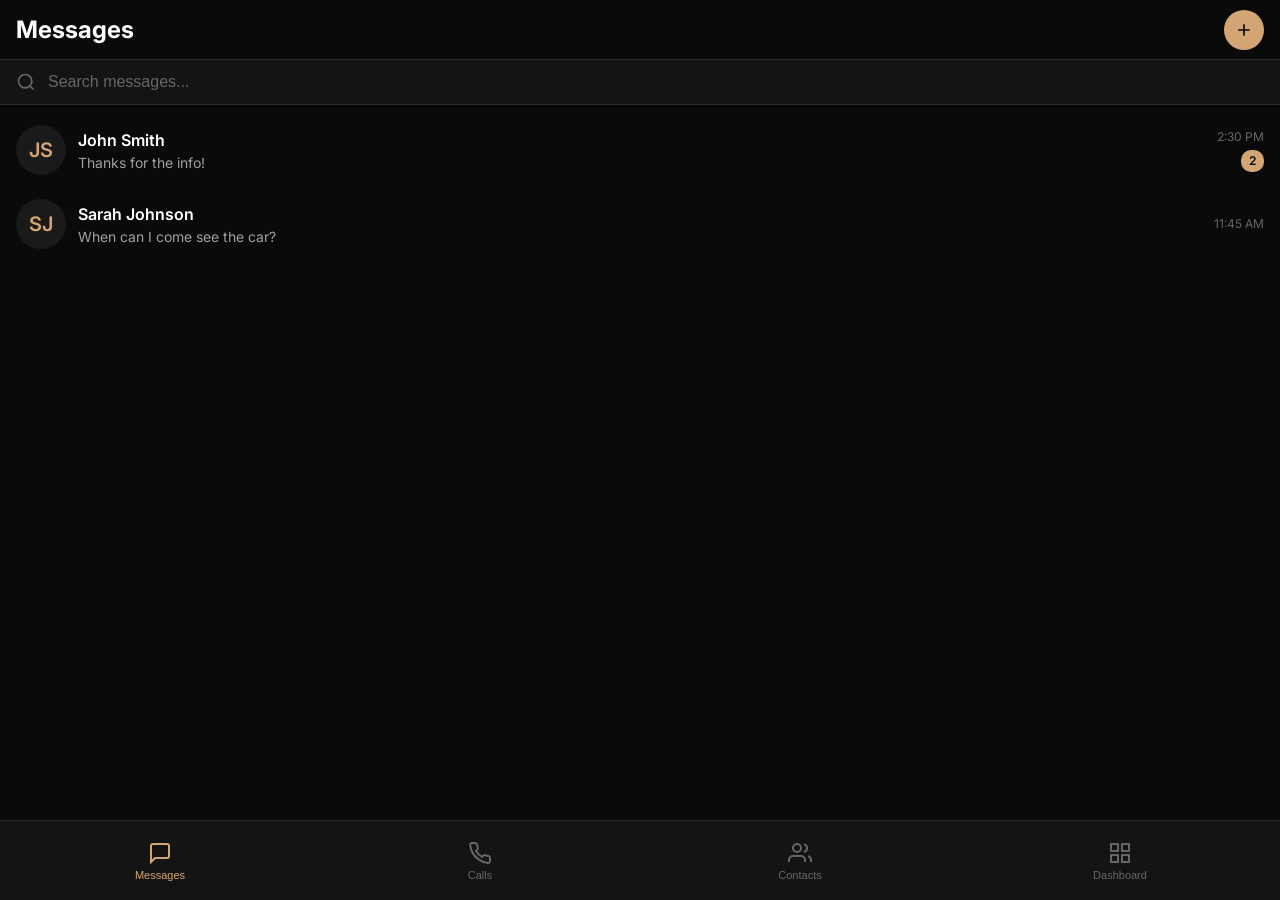
==== index.html @ 5ea25742 "Initial commit: FCG App PWA - Messages, Calls, Contacts, Dashboard views - Service worker for offlin" ====
<!DOCTYPE html>
<html lang="en">
<head>
  <meta charset="UTF-8">
  <meta name="viewport" content="width=device-width, initial-scale=1.0, maximum-scale=1.0, user-scalable=no, viewport-fit=cover">
  <title>Friendly Car Guy</title>
  <meta name="description" content="Your business phone & CRM">
  <meta name="theme-color" content="#0a0a0a">
  <meta name="apple-mobile-web-app-capable" content="yes">
  <meta name="apple-mobile-web-app-status-bar-style" content="black-translucent">
  <meta name="apple-mobile-web-app-title" content="FCG">

  <link rel="manifest" href="manifest.json">
  <link rel="apple-touch-icon" href="assets/icon.svg">
  <link rel="icon" type="image/svg+xml" href="assets/icon.svg">

  <link rel="preconnect" href="https://fonts.googleapis.com">
  <link rel="preconnect" href="https://fonts.gstatic.com" crossorigin>
  <link href="https://fonts.googleapis.com/css2?family=Inter:wght@400;500;600;700&display=swap" rel="stylesheet">

  <link rel="stylesheet" href="css/app.css">
</head>
<body>
  <div id="app">
    <!-- Header -->
    <header class="app-header">
      <h1 class="header-title">Messages</h1>
      <button class="header-btn" id="composeBtn" aria-label="New message">
        <svg viewBox="0 0 24 24" fill="none" stroke="currentColor" stroke-width="2">
          <path d="M12 5v14M5 12h14"/>
        </svg>
      </button>
    </header>

    <!-- Main Content Area -->
    <main class="app-content">
      <!-- Messages View -->
      <section class="view active" id="messagesView">
        <div class="search-bar">
          <svg viewBox="0 0 24 24" fill="none" stroke="currentColor" stroke-width="2">
            <circle cx="11" cy="11" r="8"/>
            <path d="m21 21-4.35-4.35"/>
          </svg>
          <input type="text" placeholder="Search messages..." id="messageSearch">
        </div>
        <div class="conversation-list" id="conversationList">
          <!-- Conversations loaded here -->
          <div class="empty-state">
            <div class="empty-icon">💬</div>
            <p>No messages yet</p>
            <small>Messages with customers will appear here</small>
          </div>
        </div>
      </section>

      <!-- Calls View -->
      <section class="view" id="callsView">
        <div class="search-bar">
          <svg viewBox="0 0 24 24" fill="none" stroke="currentColor" stroke-width="2">
            <circle cx="11" cy="11" r="8"/>
            <path d="m21 21-4.35-4.35"/>
          </svg>
          <input type="text" placeholder="Search calls..." id="callSearch">
        </div>
        <div class="call-list" id="callList">
          <!-- Calls loaded here -->
          <div class="empty-state">
            <div class="empty-icon">📞</div>
            <p>No calls yet</p>
            <small>Your call history will appear here</small>
          </div>
        </div>
      </section>

      <!-- Contacts View -->
      <section class="view" id="contactsView">
        <div class="search-bar">
          <svg viewBox="0 0 24 24" fill="none" stroke="currentColor" stroke-width="2">
            <circle cx="11" cy="11" r="8"/>
            <path d="m21 21-4.35-4.35"/>
          </svg>
          <input type="text" placeholder="Search contacts..." id="contactSearch">
        </div>
        <div class="contact-list" id="contactList">
          <!-- Contacts loaded here -->
          <div class="empty-state">
            <div class="empty-icon">👥</div>
            <p>No contacts yet</p>
            <small>Add your first contact to get started</small>
          </div>
        </div>
      </section>

      <!-- Dashboard View -->
      <section class="view" id="dashboardView">
        <div class="dashboard-stats">
          <div class="stat-card">
            <div class="stat-value" id="statCalls">0</div>
            <div class="stat-label">Calls Today</div>
          </div>
          <div class="stat-card">
            <div class="stat-value" id="statTexts">0</div>
            <div class="stat-label">Texts Today</div>
          </div>
          <div class="stat-card">
            <div class="stat-value" id="statLeads">0</div>
            <div class="stat-label">New Leads</div>
          </div>
          <div class="stat-card">
            <div class="stat-value" id="statFollowups">0</div>
            <div class="stat-label">Follow-ups Due</div>
          </div>
        </div>
        <div class="recent-activity">
          <h3>Recent Activity</h3>
          <div class="activity-list" id="activityList">
            <div class="empty-state">
              <p>No recent activity</p>
            </div>
          </div>
        </div>
      </section>
    </main>

    <!-- Bottom Navigation -->
    <nav class="app-nav">
      <button class="nav-item active" data-view="messagesView">
        <svg viewBox="0 0 24 24" fill="none" stroke="currentColor" stroke-width="2">
          <path d="M21 15a2 2 0 0 1-2 2H7l-4 4V5a2 2 0 0 1 2-2h14a2 2 0 0 1 2 2z"/>
        </svg>
        <span>Messages</span>
      </button>
      <button class="nav-item" data-view="callsView">
        <svg viewBox="0 0 24 24" fill="none" stroke="currentColor" stroke-width="2">
          <path d="M22 16.92v3a2 2 0 0 1-2.18 2 19.79 19.79 0 0 1-8.63-3.07 19.5 19.5 0 0 1-6-6 19.79 19.79 0 0 1-3.07-8.67A2 2 0 0 1 4.11 2h3a2 2 0 0 1 2 1.72 12.84 12.84 0 0 0 .7 2.81 2 2 0 0 1-.45 2.11L8.09 9.91a16 16 0 0 0 6 6l1.27-1.27a2 2 0 0 1 2.11-.45 12.84 12.84 0 0 0 2.81.7A2 2 0 0 1 22 16.92z"/>
        </svg>
        <span>Calls</span>
      </button>
      <button class="nav-item" data-view="contactsView">
        <svg viewBox="0 0 24 24" fill="none" stroke="currentColor" stroke-width="2">
          <path d="M17 21v-2a4 4 0 0 0-4-4H5a4 4 0 0 0-4 4v2"/>
          <circle cx="9" cy="7" r="4"/>
          <path d="M23 21v-2a4 4 0 0 0-3-3.87"/>
          <path d="M16 3.13a4 4 0 0 1 0 7.75"/>
        </svg>
        <span>Contacts</span>
      </button>
      <button class="nav-item" data-view="dashboardView">
        <svg viewBox="0 0 24 24" fill="none" stroke="currentColor" stroke-width="2">
          <rect x="3" y="3" width="7" height="7"/>
          <rect x="14" y="3" width="7" height="7"/>
          <rect x="14" y="14" width="7" height="7"/>
          <rect x="3" y="14" width="7" height="7"/>
        </svg>
        <span>Dashboard</span>
      </button>
    </nav>

    <!-- Conversation Detail (overlay) -->
    <div class="conversation-detail" id="conversationDetail">
      <header class="detail-header">
        <button class="back-btn" id="backFromConvo">
          <svg viewBox="0 0 24 24" fill="none" stroke="currentColor" stroke-width="2">
            <path d="m15 18-6-6 6-6"/>
          </svg>
        </button>
        <div class="detail-info">
          <h2 id="convoName">Contact Name</h2>
          <small id="convoPhone">(555) 123-4567</small>
        </div>
        <button class="call-btn" id="callFromConvo">
          <svg viewBox="0 0 24 24" fill="none" stroke="currentColor" stroke-width="2">
            <path d="M22 16.92v3a2 2 0 0 1-2.18 2 19.79 19.79 0 0 1-8.63-3.07 19.5 19.5 0 0 1-6-6 19.79 19.79 0 0 1-3.07-8.67A2 2 0 0 1 4.11 2h3a2 2 0 0 1 2 1.72 12.84 12.84 0 0 0 .7 2.81 2 2 0 0 1-.45 2.11L8.09 9.91a16 16 0 0 0 6 6l1.27-1.27a2 2 0 0 1 2.11-.45 12.84 12.84 0 0 0 2.81.7A2 2 0 0 1 22 16.92z"/>
          </svg>
        </button>
      </header>
      <div class="messages-container" id="messagesContainer">
        <!-- Messages loaded here -->
      </div>
      <div class="message-input">
        <input type="text" placeholder="Type a message..." id="messageInput">
        <button class="send-btn" id="sendBtn">
          <svg viewBox="0 0 24 24" fill="none" stroke="currentColor" stroke-width="2">
            <path d="m22 2-7 20-4-9-9-4 20-7z"/>
            <path d="m22 2-11 11"/>
          </svg>
        </button>
      </div>
    </div>

    <!-- Contact Detail (overlay) -->
    <div class="contact-detail" id="contactDetail">
      <header class="detail-header">
        <button class="back-btn" id="backFromContact">
          <svg viewBox="0 0 24 24" fill="none" stroke="currentColor" stroke-width="2">
            <path d="m15 18-6-6 6-6"/>
          </svg>
        </button>
        <div class="detail-info">
          <h2 id="contactDetailName">Contact Name</h2>
          <small id="contactDetailStatus">New Lead</small>
        </div>
        <button class="edit-btn" id="editContact">
          <svg viewBox="0 0 24 24" fill="none" stroke="currentColor" stroke-width="2">
            <path d="M11 4H4a2 2 0 0 0-2 2v14a2 2 0 0 0 2 2h14a2 2 0 0 0 2-2v-7"/>
            <path d="M18.5 2.5a2.121 2.121 0 0 1 3 3L12 15l-4 1 1-4 9.5-9.5z"/>
          </svg>
        </button>
      </header>
      <div class="contact-content" id="contactContent">
        <!-- Contact details loaded here -->
      </div>
    </div>

    <!-- Toast Notification -->
    <div class="toast" id="toast">
      <span id="toastMessage">Message sent!</span>
    </div>
  </div>

  <script src="js/api.js"></script>
  <script src="js/app.js"></script>
</body>
</html>
---- css/app.css ----
/* CSS Variables */
:root {
  --bg-primary: #0a0a0a;
  --bg-secondary: #141414;
  --bg-tertiary: #1a1a1a;
  --bg-card: #1e1e1e;
  --text-primary: #ffffff;
  --text-secondary: #a0a0a0;
  --text-muted: #666666;
  --accent: #d4a574;
  --accent-light: #e6c9a8;
  --success: #4ade80;
  --warning: #fbbf24;
  --danger: #f87171;
  --border: #2a2a2a;
  --nav-height: 80px;
  --header-height: 60px;
  --safe-area-top: env(safe-area-inset-top);
  --safe-area-bottom: env(safe-area-inset-bottom);
}

/* Reset & Base */
* {
  margin: 0;
  padding: 0;
  box-sizing: border-box;
  -webkit-tap-highlight-color: transparent;
}

html, body {
  height: 100%;
  overflow: hidden;
}

body {
  font-family: 'Inter', -apple-system, BlinkMacSystemFont, sans-serif;
  background: var(--bg-primary);
  color: var(--text-primary);
  line-height: 1.5;
  -webkit-font-smoothing: antialiased;
}

#app {
  height: 100%;
  display: flex;
  flex-direction: column;
  padding-top: var(--safe-area-top);
  padding-bottom: var(--safe-area-bottom);
}

/* Header */
.app-header {
  height: var(--header-height);
  padding: 0 16px;
  display: flex;
  align-items: center;
  justify-content: space-between;
  background: var(--bg-primary);
  border-bottom: 1px solid var(--border);
  flex-shrink: 0;
}

.header-title {
  font-size: 24px;
  font-weight: 700;
}

.header-btn {
  width: 40px;
  height: 40px;
  border: none;
  background: var(--accent);
  border-radius: 50%;
  display: flex;
  align-items: center;
  justify-content: center;
  cursor: pointer;
  transition: transform 0.2s, background 0.2s;
}

.header-btn:active {
  transform: scale(0.95);
  background: var(--accent-light);
}

.header-btn svg {
  width: 20px;
  height: 20px;
  color: var(--bg-primary);
}

/* Main Content */
.app-content {
  flex: 1;
  overflow: hidden;
  position: relative;
}

.view {
  position: absolute;
  inset: 0;
  overflow-y: auto;
  -webkit-overflow-scrolling: touch;
  display: none;
  flex-direction: column;
}

.view.active {
  display: flex;
}

/* Search Bar */
.search-bar {
  padding: 12px 16px;
  display: flex;
  align-items: center;
  gap: 12px;
  background: var(--bg-secondary);
  border-bottom: 1px solid var(--border);
  position: sticky;
  top: 0;
  z-index: 10;
}

.search-bar svg {
  width: 20px;
  height: 20px;
  color: var(--text-muted);
  flex-shrink: 0;
}

.search-bar input {
  flex: 1;
  background: none;
  border: none;
  color: var(--text-primary);
  font-size: 16px;
  outline: none;
}

.search-bar input::placeholder {
  color: var(--text-muted);
}

/* Conversation List */
.conversation-list,
.call-list,
.contact-list {
  flex: 1;
  padding: 8px 0;
}

.conversation-item,
.call-item,
.contact-item {
  display: flex;
  align-items: center;
  gap: 12px;
  padding: 12px 16px;
  cursor: pointer;
  transition: background 0.2s;
}

.conversation-item:active,
.call-item:active,
.contact-item:active {
  background: var(--bg-secondary);
}

.avatar {
  width: 50px;
  height: 50px;
  border-radius: 50%;
  background: var(--bg-tertiary);
  display: flex;
  align-items: center;
  justify-content: center;
  font-size: 20px;
  font-weight: 600;
  color: var(--accent);
  flex-shrink: 0;
}

.conversation-info,
.call-info,
.contact-info {
  flex: 1;
  min-width: 0;
}

.conversation-name,
.call-name,
.contact-name {
  font-weight: 600;
  font-size: 16px;
  white-space: nowrap;
  overflow: hidden;
  text-overflow: ellipsis;
}

.conversation-preview {
  font-size: 14px;
  color: var(--text-secondary);
  white-space: nowrap;
  overflow: hidden;
  text-overflow: ellipsis;
}

.conversation-meta,
.call-meta {
  text-align: right;
  flex-shrink: 0;
}

.conversation-time,
.call-time {
  font-size: 12px;
  color: var(--text-muted);
}

.unread-badge {
  background: var(--accent);
  color: var(--bg-primary);
  font-size: 12px;
  font-weight: 600;
  padding: 2px 8px;
  border-radius: 10px;
  margin-top: 4px;
  display: inline-block;
}

/* Call specific */
.call-type {
  font-size: 13px;
  color: var(--text-secondary);
  display: flex;
  align-items: center;
  gap: 6px;
}

.call-type svg {
  width: 14px;
  height: 14px;
}

.call-type.incoming svg {
  color: var(--success);
}

.call-type.outgoing svg {
  color: var(--accent);
}

.call-type.missed svg {
  color: var(--danger);
}

.call-duration {
  font-size: 12px;
  color: var(--text-muted);
}

/* Contact specific */
.contact-phone {
  font-size: 14px;
  color: var(--text-secondary);
}

.contact-status {
  font-size: 12px;
  padding: 2px 8px;
  border-radius: 4px;
  background: var(--bg-tertiary);
  color: var(--text-secondary);
}

.contact-status.hot {
  background: rgba(248, 113, 113, 0.2);
  color: var(--danger);
}

.contact-status.new {
  background: rgba(212, 165, 116, 0.2);
  color: var(--accent);
}

/* Empty State */
.empty-state {
  padding: 60px 20px;
  text-align: center;
  color: var(--text-secondary);
}

.empty-icon {
  font-size: 48px;
  margin-bottom: 16px;
}

.empty-state p {
  font-size: 18px;
  font-weight: 500;
  margin-bottom: 8px;
}

.empty-state small {
  font-size: 14px;
  color: var(--text-muted);
}

/* Dashboard */
.dashboard-stats {
  display: grid;
  grid-template-columns: 1fr 1fr;
  gap: 12px;
  padding: 16px;
}

.stat-card {
  background: var(--bg-card);
  border-radius: 12px;
  padding: 20px 16px;
  text-align: center;
}

.stat-value {
  font-size: 32px;
  font-weight: 700;
  color: var(--accent);
}

.stat-label {
  font-size: 13px;
  color: var(--text-secondary);
  margin-top: 4px;
}

.recent-activity {
  padding: 0 16px 16px;
}

.recent-activity h3 {
  font-size: 18px;
  margin-bottom: 12px;
}

.activity-list {
  background: var(--bg-card);
  border-radius: 12px;
  overflow: hidden;
}

.activity-item {
  padding: 12px 16px;
  border-bottom: 1px solid var(--border);
  display: flex;
  align-items: center;
  gap: 12px;
}

.activity-item:last-child {
  border-bottom: none;
}

.activity-icon {
  width: 36px;
  height: 36px;
  border-radius: 50%;
  background: var(--bg-tertiary);
  display: flex;
  align-items: center;
  justify-content: center;
}

.activity-icon svg {
  width: 18px;
  height: 18px;
  color: var(--accent);
}

.activity-text {
  flex: 1;
  font-size: 14px;
}

.activity-time {
  font-size: 12px;
  color: var(--text-muted);
}

/* Bottom Navigation */
.app-nav {
  height: var(--nav-height);
  padding-bottom: var(--safe-area-bottom);
  display: flex;
  background: var(--bg-secondary);
  border-top: 1px solid var(--border);
  flex-shrink: 0;
}

.nav-item {
  flex: 1;
  display: flex;
  flex-direction: column;
  align-items: center;
  justify-content: center;
  gap: 4px;
  background: none;
  border: none;
  color: var(--text-muted);
  cursor: pointer;
  transition: color 0.2s;
  padding: 8px 0;
}

.nav-item svg {
  width: 24px;
  height: 24px;
}

.nav-item span {
  font-size: 11px;
  font-weight: 500;
}

.nav-item.active {
  color: var(--accent);
}

/* Detail Overlays */
.conversation-detail,
.contact-detail {
  position: fixed;
  inset: 0;
  background: var(--bg-primary);
  z-index: 100;
  display: flex;
  flex-direction: column;
  transform: translateX(100%);
  transition: transform 0.3s ease;
  padding-top: var(--safe-area-top);
  padding-bottom: var(--safe-area-bottom);
}

.conversation-detail.active,
.contact-detail.active {
  transform: translateX(0);
}

.detail-header {
  height: var(--header-height);
  padding: 0 8px;
  display: flex;
  align-items: center;
  gap: 8px;
  background: var(--bg-primary);
  border-bottom: 1px solid var(--border);
  flex-shrink: 0;
}

.back-btn,
.call-btn,
.edit-btn {
  width: 44px;
  height: 44px;
  border: none;
  background: none;
  border-radius: 50%;
  display: flex;
  align-items: center;
  justify-content: center;
  cursor: pointer;
  color: var(--text-primary);
  transition: background 0.2s;
}

.back-btn:active,
.edit-btn:active {
  background: var(--bg-secondary);
}

.call-btn {
  background: var(--success);
  color: var(--bg-primary);
}

.call-btn:active {
  background: #22c55e;
}

.back-btn svg,
.call-btn svg,
.edit-btn svg {
  width: 24px;
  height: 24px;
}

.detail-info {
  flex: 1;
  min-width: 0;
}

.detail-info h2 {
  font-size: 18px;
  font-weight: 600;
  white-space: nowrap;
  overflow: hidden;
  text-overflow: ellipsis;
}

.detail-info small {
  font-size: 13px;
  color: var(--text-secondary);
}

/* Messages Container */
.messages-container {
  flex: 1;
  overflow-y: auto;
  -webkit-overflow-scrolling: touch;
  padding: 16px;
  display: flex;
  flex-direction: column;
  gap: 8px;
}

.message {
  max-width: 80%;
  padding: 10px 14px;
  border-radius: 18px;
  font-size: 15px;
  line-height: 1.4;
}

.message.received {
  background: var(--bg-tertiary);
  align-self: flex-start;
  border-bottom-left-radius: 4px;
}

.message.sent {
  background: var(--accent);
  color: var(--bg-primary);
  align-self: flex-end;
  border-bottom-right-radius: 4px;
}

.message-time {
  font-size: 11px;
  color: var(--text-muted);
  margin-top: 4px;
  text-align: center;
}

/* Message Input */
.message-input {
  padding: 12px 16px;
  display: flex;
  gap: 12px;
  background: var(--bg-secondary);
  border-top: 1px solid var(--border);
}

.message-input input {
  flex: 1;
  background: var(--bg-tertiary);
  border: none;
  border-radius: 24px;
  padding: 12px 16px;
  color: var(--text-primary);
  font-size: 16px;
  outline: none;
}

.message-input input::placeholder {
  color: var(--text-muted);
}

.send-btn {
  width: 44px;
  height: 44px;
  border: none;
  background: var(--accent);
  border-radius: 50%;
  display: flex;
  align-items: center;
  justify-content: center;
  cursor: pointer;
  transition: transform 0.2s, background 0.2s;
}

.send-btn:active {
  transform: scale(0.95);
  background: var(--accent-light);
}

.send-btn svg {
  width: 20px;
  height: 20px;
  color: var(--bg-primary);
}

/* Contact Content */
.contact-content {
  flex: 1;
  overflow-y: auto;
  -webkit-overflow-scrolling: touch;
  padding: 16px;
}

.contact-section {
  margin-bottom: 24px;
}

.contact-section h3 {
  font-size: 14px;
  color: var(--text-muted);
  text-transform: uppercase;
  letter-spacing: 0.5px;
  margin-bottom: 12px;
}

.contact-field {
  padding: 12px 0;
  border-bottom: 1px solid var(--border);
}

.contact-field:last-child {
  border-bottom: none;
}

.contact-field-label {
  font-size: 12px;
  color: var(--text-muted);
  margin-bottom: 4px;
}

.contact-field-value {
  font-size: 16px;
}

.contact-actions {
  display: flex;
  gap: 12px;
  margin-top: 24px;
}

.contact-action-btn {
  flex: 1;
  padding: 14px;
  border: none;
  border-radius: 12px;
  font-size: 15px;
  font-weight: 600;
  cursor: pointer;
  display: flex;
  align-items: center;
  justify-content: center;
  gap: 8px;
  transition: transform 0.2s, background 0.2s;
}

.contact-action-btn:active {
  transform: scale(0.98);
}

.contact-action-btn.primary {
  background: var(--accent);
  color: var(--bg-primary);
}

.contact-action-btn.secondary {
  background: var(--bg-tertiary);
  color: var(--text-primary);
}

.contact-action-btn svg {
  width: 20px;
  height: 20px;
}

/* Toast */
.toast {
  position: fixed;
  bottom: calc(var(--nav-height) + 20px + var(--safe-area-bottom));
  left: 50%;
  transform: translateX(-50%) translateY(100px);
  background: var(--bg-card);
  color: var(--text-primary);
  padding: 12px 24px;
  border-radius: 8px;
  font-size: 14px;
  font-weight: 500;
  opacity: 0;
  transition: transform 0.3s, opacity 0.3s;
  z-index: 200;
  box-shadow: 0 4px 12px rgba(0, 0, 0, 0.3);
}

.toast.show {
  transform: translateX(-50%) translateY(0);
  opacity: 1;
}

/* Loading Spinner */
.spinner {
  width: 24px;
  height: 24px;
  border: 2px solid var(--bg-tertiary);
  border-top-color: var(--accent);
  border-radius: 50%;
  animation: spin 0.8s linear infinite;
}

@keyframes spin {
  to { transform: rotate(360deg); }
}

/* Utilities */
.hidden {
  display: none !important;
}

/* Scrollbar styling */
::-webkit-scrollbar {
  width: 4px;
}

::-webkit-scrollbar-track {
  background: transparent;
}

::-webkit-scrollbar-thumb {
  background: var(--bg-tertiary);
  border-radius: 2px;
}
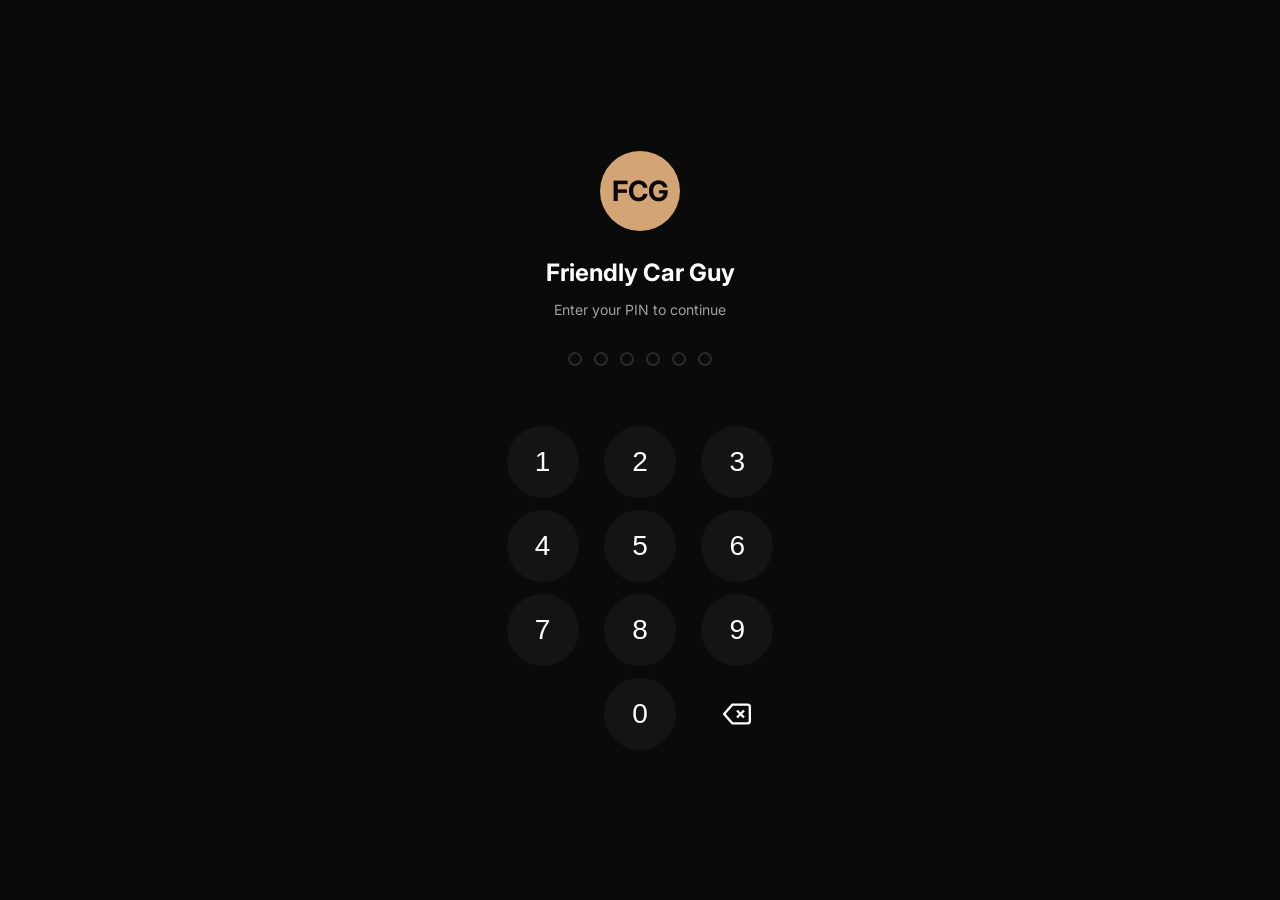
==== commit d8fac33b: "Add PIN authentication and n8n workflow documentation - Add login screen with 6-digit PIN pad - Add " ====
--- a/index.html
+++ b/index.html
@@ -21,7 +21,47 @@
   <link rel="stylesheet" href="css/app.css">
 </head>
 <body>
-  <div id="app">
+  <!-- Login Screen -->
+  <div id="loginScreen" class="login-screen">
+    <div class="login-container">
+      <div class="login-logo">
+        <div class="logo-circle">FCG</div>
+      </div>
+      <h1 class="login-title">Friendly Car Guy</h1>
+      <p class="login-subtitle">Enter your PIN to continue</p>
+      <div class="pin-display">
+        <span class="pin-dot"></span>
+        <span class="pin-dot"></span>
+        <span class="pin-dot"></span>
+        <span class="pin-dot"></span>
+        <span class="pin-dot"></span>
+        <span class="pin-dot"></span>
+      </div>
+      <div class="pin-error" id="pinError"></div>
+      <div class="pin-pad">
+        <button class="pin-btn" data-digit="1">1</button>
+        <button class="pin-btn" data-digit="2">2</button>
+        <button class="pin-btn" data-digit="3">3</button>
+        <button class="pin-btn" data-digit="4">4</button>
+        <button class="pin-btn" data-digit="5">5</button>
+        <button class="pin-btn" data-digit="6">6</button>
+        <button class="pin-btn" data-digit="7">7</button>
+        <button class="pin-btn" data-digit="8">8</button>
+        <button class="pin-btn" data-digit="9">9</button>
+        <button class="pin-btn empty"></button>
+        <button class="pin-btn" data-digit="0">0</button>
+        <button class="pin-btn delete" id="pinDelete">
+          <svg viewBox="0 0 24 24" fill="none" stroke="currentColor" stroke-width="2">
+            <path d="M21 4H8l-7 8 7 8h13a2 2 0 0 0 2-2V6a2 2 0 0 0-2-2z"/>
+            <line x1="18" y1="9" x2="12" y2="15"/>
+            <line x1="12" y1="9" x2="18" y2="15"/>
+          </svg>
+        </button>
+      </div>
+    </div>
+  </div>
+
+  <div id="app" class="hidden">
     <!-- Header -->
     <header class="app-header">
       <h1 class="header-title">Messages</h1>
@@ -93,6 +133,16 @@
 
       <!-- Dashboard View -->
       <section class="view" id="dashboardView">
+        <div class="dashboard-header">
+          <h2>Dashboard</h2>
+          <button class="logout-btn" id="logoutBtn">
+            <svg viewBox="0 0 24 24" fill="none" stroke="currentColor" stroke-width="2">
+              <path d="M9 21H5a2 2 0 0 1-2-2V5a2 2 0 0 1 2-2h4"/>
+              <polyline points="16 17 21 12 16 7"/>
+              <line x1="21" y1="12" x2="9" y2="12"/>
+            </svg>
+          </button>
+        </div>
         <div class="dashboard-stats">
           <div class="stat-card">
             <div class="stat-value" id="statCalls">0</div>
--- a/css/app.css
+++ b/css/app.css
@@ -308,6 +308,42 @@
 }
 
 /* Dashboard */
+.dashboard-header {
+  display: flex;
+  align-items: center;
+  justify-content: space-between;
+  padding: 16px;
+  padding-bottom: 8px;
+}
+
+.dashboard-header h2 {
+  font-size: 20px;
+  font-weight: 600;
+}
+
+.logout-btn {
+  width: 40px;
+  height: 40px;
+  border: none;
+  background: var(--bg-secondary);
+  border-radius: 50%;
+  display: flex;
+  align-items: center;
+  justify-content: center;
+  cursor: pointer;
+  transition: background 0.2s;
+}
+
+.logout-btn:active {
+  background: var(--bg-tertiary);
+}
+
+.logout-btn svg {
+  width: 20px;
+  height: 20px;
+  color: var(--text-secondary);
+}
+
 .dashboard-stats {
   display: grid;
   grid-template-columns: 1fr 1fr;
@@ -715,6 +751,152 @@
   to { transform: rotate(360deg); }
 }
 
+/* Login Screen */
+.login-screen {
+  position: fixed;
+  inset: 0;
+  background: var(--bg-primary);
+  display: flex;
+  align-items: center;
+  justify-content: center;
+  z-index: 1000;
+  padding: 20px;
+  padding-top: var(--safe-area-top);
+  padding-bottom: var(--safe-area-bottom);
+}
+
+.login-screen.hidden {
+  display: none;
+}
+
+.login-container {
+  width: 100%;
+  max-width: 320px;
+  text-align: center;
+}
+
+.login-logo {
+  margin-bottom: 24px;
+}
+
+.logo-circle {
+  width: 80px;
+  height: 80px;
+  border-radius: 50%;
+  background: var(--accent);
+  color: var(--bg-primary);
+  display: flex;
+  align-items: center;
+  justify-content: center;
+  font-size: 28px;
+  font-weight: 700;
+  margin: 0 auto;
+}
+
+.login-title {
+  font-size: 24px;
+  font-weight: 700;
+  margin-bottom: 8px;
+}
+
+.login-subtitle {
+  font-size: 14px;
+  color: var(--text-secondary);
+  margin-bottom: 32px;
+}
+
+.pin-display {
+  display: flex;
+  justify-content: center;
+  gap: 12px;
+  margin-bottom: 16px;
+}
+
+.pin-dot {
+  width: 14px;
+  height: 14px;
+  border-radius: 50%;
+  border: 2px solid var(--border);
+  background: transparent;
+  transition: all 0.15s;
+}
+
+.pin-dot.filled {
+  background: var(--accent);
+  border-color: var(--accent);
+}
+
+.pin-dot.error {
+  border-color: var(--danger);
+  background: var(--danger);
+  animation: shake 0.3s ease;
+}
+
+@keyframes shake {
+  0%, 100% { transform: translateX(0); }
+  25% { transform: translateX(-5px); }
+  75% { transform: translateX(5px); }
+}
+
+.pin-error {
+  height: 20px;
+  font-size: 13px;
+  color: var(--danger);
+  margin-bottom: 24px;
+}
+
+.pin-pad {
+  display: grid;
+  grid-template-columns: repeat(3, 1fr);
+  gap: 12px;
+  max-width: 280px;
+  margin: 0 auto;
+}
+
+.pin-btn {
+  width: 72px;
+  height: 72px;
+  border: none;
+  border-radius: 50%;
+  background: var(--bg-secondary);
+  color: var(--text-primary);
+  font-size: 28px;
+  font-weight: 500;
+  cursor: pointer;
+  display: flex;
+  align-items: center;
+  justify-content: center;
+  transition: transform 0.1s, background 0.2s;
+  margin: 0 auto;
+}
+
+.pin-btn:active {
+  transform: scale(0.95);
+  background: var(--bg-tertiary);
+}
+
+.pin-btn.empty {
+  background: transparent;
+  cursor: default;
+}
+
+.pin-btn.empty:active {
+  transform: none;
+}
+
+.pin-btn.delete {
+  background: transparent;
+}
+
+.pin-btn.delete svg {
+  width: 28px;
+  height: 28px;
+}
+
+.pin-btn.delete:active {
+  background: var(--bg-secondary);
+}
+
 /* Utilities */
 .hidden {
   display: none !important;
